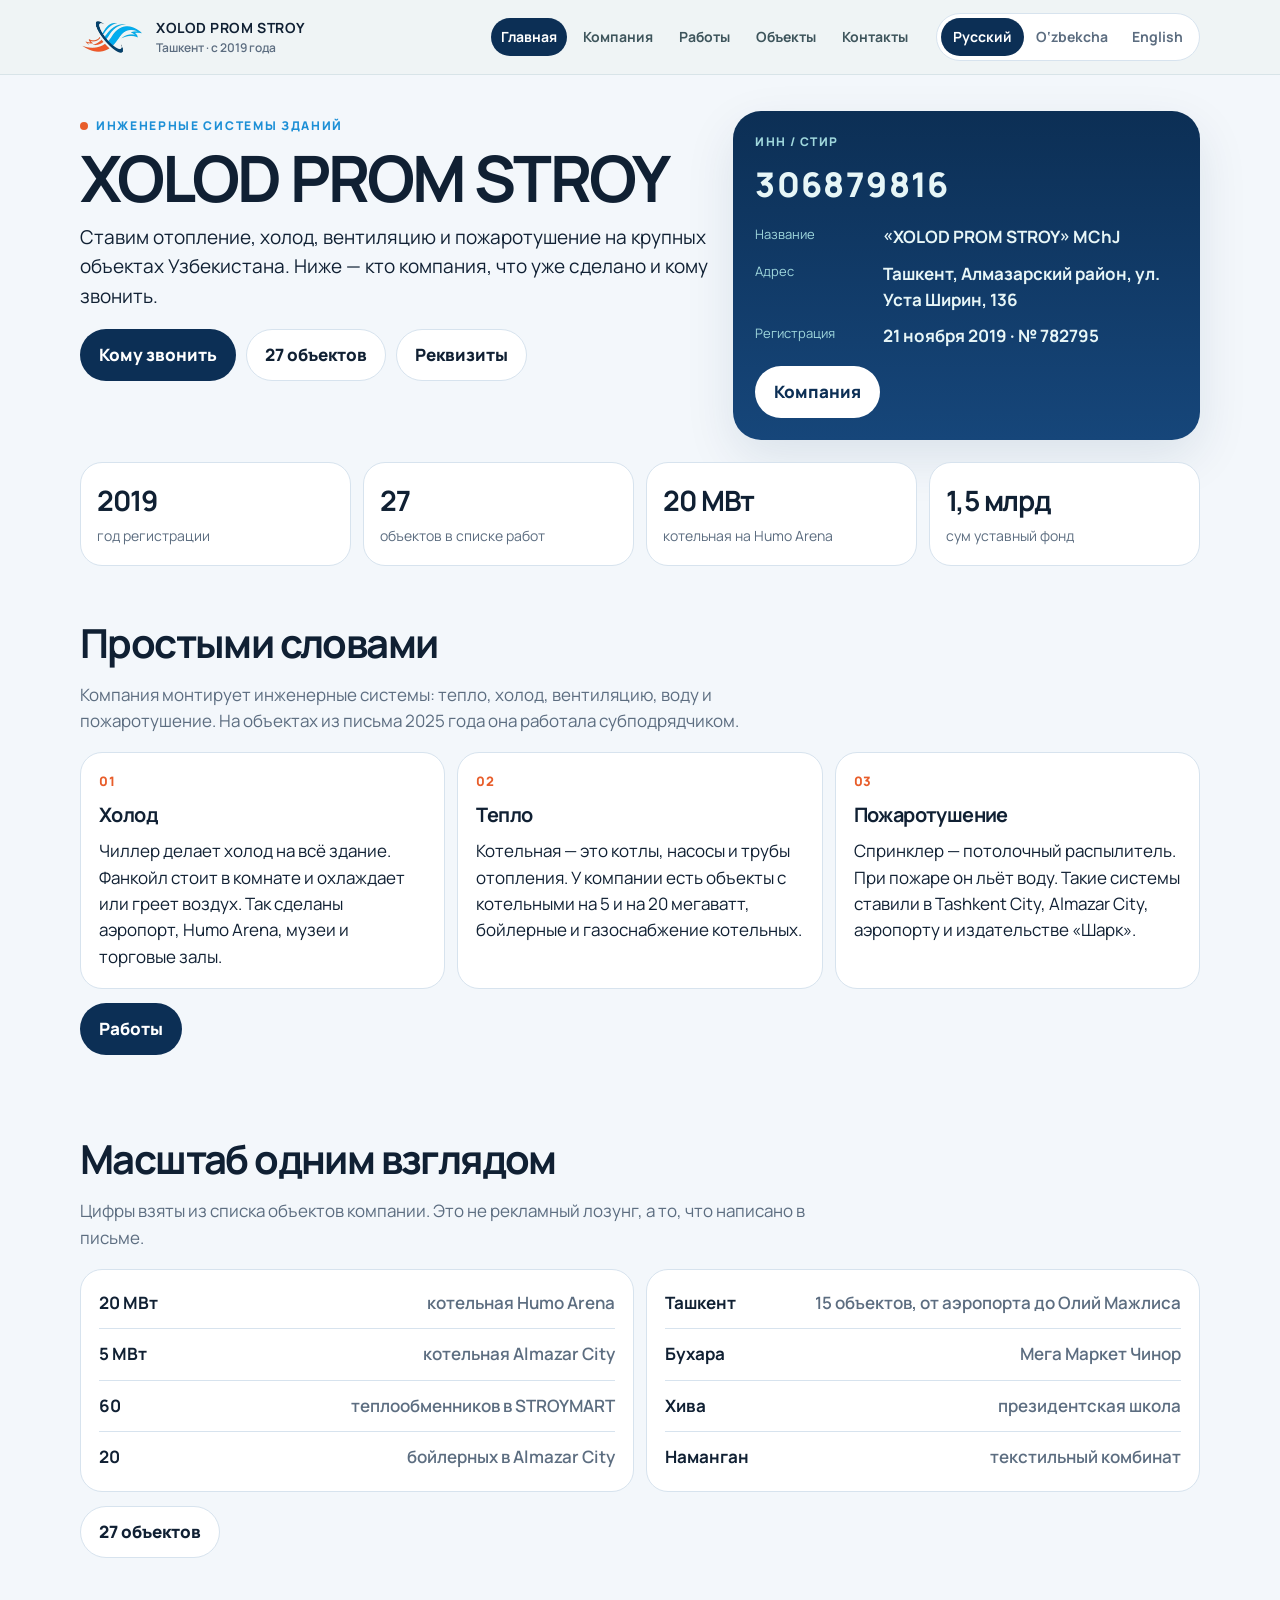
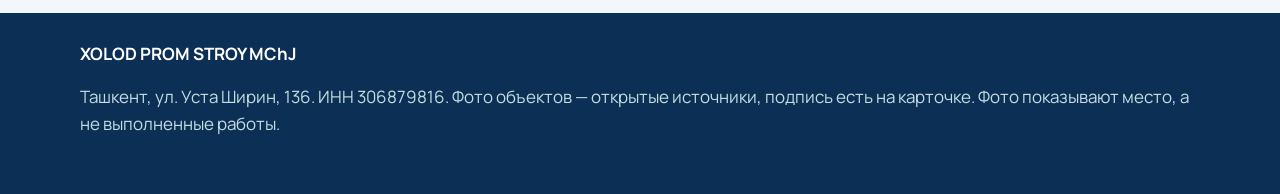
==== index.html @ d38efae4 "Publish the XOLOD PROM STROY site." ====
<!DOCTYPE html>
<html lang="ru">
<head>
  <meta charset="utf-8">
  <meta name="viewport" content="width=device-width, initial-scale=1, viewport-fit=cover">
  <meta name="theme-color" content="#0c2f55">
  <link rel="icon" href="img/favicon.png" type="image/png">
  <title>XOLOD PROM STROY — инженерные системы, Ташкент</title>
  <meta name="description" content="ООО XOLOD PROM STROY, Ташкент. Монтаж отопления, холода, вентиляции и пожаротушения. ИНН 306879816. 27 объектов.">
  <link rel="preconnect" href="https://fonts.googleapis.com">
  <link rel="preconnect" href="https://fonts.gstatic.com" crossorigin>
  <link href="https://fonts.googleapis.com/css2?family=Manrope:wght@400;500;600;700;800&display=swap" rel="stylesheet">
  <link rel="stylesheet" href="css/style.css">
</head>
<body data-page="home" data-title="titleHome">
  <a class="skip" href="#main">К содержанию</a>
  <header class="top">
    <div class="wrap top-inner">
      <a class="brand" href="index.html"><img class="logo" src="img/logo.png" alt="XOLOD PROM STROY"><div><b>XOLOD PROM STROY</b><span data-i18n="brandSub">Ташкент · с 2019 года</span></div></a>
      <button class="nav-toggle" id="menu" type="button" aria-expanded="false" data-i18n="menu">Меню</button>
      <nav class="nav" id="nav">
        <a href="index.html" data-nav="home" data-i18n="navHome">Главная</a>
        <a href="company.html" data-nav="company" data-i18n="navCompany">Компания</a>
        <a href="services.html" data-nav="services" data-i18n="navServices">Работы</a>
        <a href="projects.html" data-nav="projects" data-i18n="navProjects">Объекты</a>
        <a href="contacts.html" data-nav="contacts" data-i18n="navContacts">Контакты</a>
      </nav>
      <div class="langs" role="group" aria-label="Language">
        <button type="button" data-lang="ru" aria-pressed="true">Русский</button>
        <button type="button" data-lang="uz" aria-pressed="false">O‘zbekcha</button>
        <button type="button" data-lang="en" aria-pressed="false">English</button>
      </div>
    </div>
  </header>
  <main id="main">
    <div class="wrap hero">
      <div class="hero-grid">
        <div>
          <p class="kicker"><i></i><span data-i18n="kicker">Инженерные системы зданий</span></p>
          <h1>XOLOD PROM STROY</h1>
          <p class="lead" data-i18n="lead">Ставим отопление, холод, вентиляцию и пожаротушение на крупных объектах Узбекистана. Ниже — кто компания, что уже сделано и кому звонить.</p>
          <div class="actions">
            <a class="btn primary" href="contacts.html" data-i18n="toContacts">Кому звонить</a>
            <a class="btn ghost" href="projects.html" data-i18n="toObjects">27 объектов</a>
            <a class="btn ghost" href="company.html" data-i18n="toFacts">Реквизиты</a>
          </div>
        </div>
        <aside class="passport">
          <div class="label" data-i18n="innLabel">ИНН / СТИР</div>
          <div class="inn">306879816</div>
          <dl>
            <div><dt data-i18n="nameLabel">Название</dt><dd>«XOLOD PROM STROY» MChJ</dd></div>
            <div><dt data-i18n="addrLabel">Адрес</dt><dd data-i18n="address">Ташкент, Алмазарский район, ул. Уста Ширин, 136</dd></div>
            <div><dt data-i18n="sinceLabel">Регистрация</dt><dd data-i18n="sinceValue">21 ноября 2019 · № 782795</dd></div>
          </dl>
          <a class="btn" style="margin-top:16px;background:#fff;color:#0c2f55" href="company.html" data-i18n="navCompany">Компания</a>
        </aside>
      </div>
      <div class="stats">
        <div class="stat"><b>2019</b><span data-i18n="statYear">год регистрации</span></div>
        <div class="stat"><b>27</b><span data-i18n="statObjects">объектов в списке работ</span></div>
        <div class="stat"><b>20 МВт</b><span data-i18n="statBoiler">котельная на Humo Arena</span></div>
        <div class="stat"><b data-i18n="statFund">1,5 млрд</b><span data-i18n="statFundLabel">сум уставный фонд</span></div>
      </div>
    </div>
    <section>
      <div class="wrap">
        <h2 data-i18n="plainTitle">Простыми словами</h2>
        <p class="sub" data-i18n="plainLead">Компания не продаёт холод в мешках. Она монтирует системы, без которых здание не греется, не охлаждается и не тушит пожар.</p>
        <div class="services">
          <article class="service"><div class="n">01</div><h3 data-i18n="s1t">Холод</h3><p data-i18n="s1p">Чиллер делает холод на всё здание. Фанкойл стоит в комнате и охлаждает или греет воздух.</p></article>
          <article class="service"><div class="n">02</div><h3 data-i18n="s2t">Тепло</h3><p data-i18n="s2p">Котельная — котлы, насосы и трубы. В списке есть котельные на 5 и на 20 мегаватт.</p></article>
          <article class="service"><div class="n">03</div><h3 data-i18n="s4t">Пожаротушение</h3><p data-i18n="s4p">Спринклер — потолочный распылитель. При пожаре он льёт воду.</p></article>
        </div>
        <p style="margin-top:14px"><a class="btn primary" href="services.html" data-i18n="navServices">Работы</a></p>
      </div>
    </section>
    <section>
      <div class="wrap">
        <h2 data-i18n="scaleTitle">Масштаб одним взглядом</h2>
        <p class="sub" data-i18n="scaleLead">Цифры взяты из списка объектов компании.</p>
        <div class="scale">
          <div class="panel">
            <div><b>20 МВт</b><span data-i18n="sc1">котельная Humo Arena</span></div>
            <div><b>5 МВт</b><span data-i18n="sc2">котельная Almazar City</span></div>
            <div><b>60</b><span data-i18n="sc3">теплообменников в STROYMART</span></div>
            <div><b>20</b><span data-i18n="sc4">бойлерных в Almazar City</span></div>
          </div>
          <div class="panel">
            <ul>
              <li><b data-i18n="tashkent">Ташкент</b><span data-i18n="ct1">15 объектов</span></li>
              <li><b data-i18n="bukhara">Бухара</b><span data-i18n="ct2">Мега Маркет Чинор</span></li>
              <li><b data-i18n="khiva">Хива</b><span data-i18n="ct3">президентская школа</span></li>
              <li><b data-i18n="namangan">Наманган</b><span data-i18n="ct5">текстильный комбинат</span></li>
            </ul>
          </div>
        </div>
        <p style="margin-top:14px"><a class="btn ghost" href="projects.html" data-i18n="toObjects">27 объектов</a></p>
      </div>
    </section>
  </main>
  <a class="dock" href="tel:+998977778533"><span data-i18n="dockLabel">Позвонить директору</span><strong>+998 97 777 85 33</strong></a>
  <footer><div class="wrap"><strong>XOLOD PROM STROY MChJ</strong><p data-i18n="footer">Ташкент, ул. Уста Ширин, 136. ИНН 306879816.</p></div></footer>
  <script src="js/site.js"></script>
</body>
</html>
---- css/style.css ----
:root {
  --ink: #102033;
  --muted: #5c6d80;
  --line: #d7e3ee;
  --bg: #f3f7fb;
  --card: #fff;
  --deep: #0c2f55;
  --deep-2: #16467a;
  --teal: #1c8fd6;
  --gold: #e85d2a;
  --soft: #f7fbff;
  --shadow: 0 18px 50px rgba(12, 47, 85, 0.1);
}
* { box-sizing: border-box; }
html { scroll-behavior: smooth; }
body {
  margin: 0; color: var(--ink); background: var(--bg);
  font-family: Manrope, "Segoe UI", sans-serif; font-size: 17px; line-height: 1.55;
}
img { max-width: 100%; display: block; }
a { color: inherit; }
button, input { font: inherit; }
.wrap { width: min(1120px, calc(100% - 32px)); margin: 0 auto; }
.skip { position: absolute; left: 12px; top: -40px; background: #fff; padding: 8px 12px; }
.skip:focus { top: 12px; z-index: 50; }

.top {
  position: sticky; top: 0; z-index: 30;
  background: rgba(238, 244, 245, 0.94); backdrop-filter: blur(14px);
  border-bottom: 1px solid rgba(213, 227, 231, 0.9);
}
.top-inner { display: flex; align-items: center; gap: 18px; min-height: 74px; }
.brand { display: flex; align-items: center; gap: 12px; text-decoration: none; margin-right: auto; }
.logo { width: 64px; height: 38px; object-fit: contain; }
.mark {
  width: 42px; height: 42px; border-radius: 13px; background: var(--deep);
  display: grid; place-items: center; color: #d8fbff; font-weight: 800;
}
.brand b { display: block; font-size: 14px; letter-spacing: 0.04em; }
.brand span { display: block; color: var(--muted); font-size: 12px; font-weight: 600; }
.nav { display: flex; gap: 6px; align-items: center; }
.nav a {
  text-decoration: none; font-weight: 700; font-size: 14px; color: #3e555c;
  padding: 8px 10px; border-radius: 999px;
}
.nav a[aria-current="page"] { background: var(--deep); color: #fff; }
.langs { display: flex; padding: 4px; border-radius: 999px; background: #fff; border: 1px solid var(--line); }
.langs button {
  border: 0; background: transparent; color: var(--muted); border-radius: 999px;
  padding: 8px 12px; cursor: pointer; font-weight: 700; font-size: 14px;
}
.langs button[aria-pressed="true"] { background: var(--deep); color: #fff; }
.nav-toggle {
  display: none; border: 1px solid var(--line); background: #fff; border-radius: 12px;
  padding: 8px 12px; font-weight: 800; cursor: pointer;
}

.hero { padding: 36px 0 10px; }
.hero-grid { display: grid; grid-template-columns: 1.15fr 0.85fr; gap: 22px; }
.kicker {
  display: inline-flex; align-items: center; gap: 8px; color: var(--teal);
  font-weight: 800; letter-spacing: 0.14em; text-transform: uppercase; font-size: 12px; margin: 0 0 12px;
}
.kicker i { width: 8px; height: 8px; border-radius: 50%; background: var(--gold); display: block; }
.btn.accent { background: var(--gold); color: #fff; }
.lines { display: grid; grid-template-columns: 1fr 1fr; gap: 12px; }
.line { background: #fff; border: 1px solid var(--line); border-radius: 22px; padding: 18px 18px 16px; border-top: 4px solid var(--teal); }
.line:nth-child(3n) { border-top-color: var(--gold); }
.line h3 { margin: 0 0 8px; font-size: 18px; }
.line p { margin: 0; color: #24384c; }
h1 { font-size: clamp(36px, 5vw, 64px); line-height: 0.96; letter-spacing: -0.045em; margin: 0 0 14px; }
h2 { font-size: clamp(28px, 4vw, 40px); letter-spacing: -0.04em; margin: 0 0 8px; }
h3 { letter-spacing: -0.03em; }
.lead { font-size: 19px; max-width: 680px; margin: 0 0 18px; }
.sub { color: var(--muted); margin: 0 0 18px; max-width: 760px; }
.actions { display: flex; flex-wrap: wrap; gap: 10px; }
.btn {
  display: inline-flex; align-items: center; justify-content: center; gap: 8px;
  text-decoration: none; border-radius: 999px; padding: 12px 18px; font-weight: 800;
  border: 1px solid transparent; min-height: 48px;
}
.btn.primary { background: var(--deep); color: #fff; }
.btn.ghost { background: #fff; border-color: var(--line); }

.passport {
  background: linear-gradient(180deg, var(--deep), var(--deep-2)); color: #e7f6f7;
  border-radius: 28px; padding: 22px; box-shadow: var(--shadow);
}
.passport .label { color: #9fd7dc; font-size: 12px; font-weight: 800; letter-spacing: 0.12em; text-transform: uppercase; }
.inn { font-size: 34px; font-weight: 800; letter-spacing: 0.04em; margin: 6px 0 14px; }
.passport dl { margin: 0; display: grid; gap: 10px; }
.passport div { display: grid; grid-template-columns: 120px 1fr; gap: 8px; }
.passport dt { color: #9fd7dc; font-size: 13px; }
.passport dd { margin: 0; font-weight: 700; }
.copy { margin-top: 16px; width: 100%; border: 0; border-radius: 14px; padding: 12px; background: #fff; color: var(--deep); font-weight: 800; cursor: pointer; }

.stats { display: grid; grid-template-columns: repeat(4, 1fr); gap: 12px; margin: 22px 0 8px; }
.stat, .service, .person, .project, .panel {
  background: #fff; border: 1px solid var(--line); border-radius: 22px;
}
.stat { padding: 16px; }
.stat b { display: block; font-size: 28px; letter-spacing: -0.04em; }
.stat span { color: var(--muted); font-size: 14px; }
section { padding: 28px 0; }
.services, .gallery, .people { display: grid; gap: 12px; }
.services { grid-template-columns: repeat(3, 1fr); }
.gallery, .people { grid-template-columns: repeat(2, 1fr); }
.people { grid-template-columns: repeat(3, 1fr); }
.service, .person { padding: 18px; }
.service .n, .role { color: var(--gold); font-weight: 800; font-size: 13px; letter-spacing: 0.06em; text-transform: uppercase; }
.service h3, .person h3 { margin: 8px 0; }
.service p, .person p { margin: 0; }
.shot { width: 100%; height: 210px; object-fit: cover; border-radius: 16px; margin: -6px 0 12px; background: #d7e6ea; }
.page-hero { padding: 28px 0 0; }
.page-hero h1 { font-size: clamp(32px, 4vw, 52px); }

.toolbar { display: flex; gap: 10px; flex-wrap: wrap; align-items: center; margin-bottom: 14px; }
.search { flex: 1; min-width: 220px; border: 1px solid var(--line); background: #fff; border-radius: 999px; padding: 12px 16px; outline: none; font-size: 16px; }
.filters { display: flex; gap: 8px; flex-wrap: wrap; }
.filters button { border: 1px solid var(--line); background: #fff; border-radius: 999px; padding: 10px 14px; cursor: pointer; font-weight: 700; color: #3e555c; }
.filters button[aria-pressed="true"] { background: var(--deep); color: #fff; border-color: var(--deep); }
.projects { display: grid; gap: 14px; }
.project { display: grid; grid-template-columns: 280px 1fr; overflow: hidden; }
.photo { min-height: 200px; background: #d7e6ea center/cover no-repeat; position: relative; }
.photo.plain {
  background: linear-gradient(160deg, rgba(7,38,44,.08), rgba(12,116,128,.18)),
    repeating-linear-gradient(90deg, transparent, transparent 18px, rgba(7,38,44,.05) 18px, rgba(7,38,44,.05) 19px);
}
.photo span, .shot-note {
  position: absolute; left: 12px; bottom: 12px; background: rgba(7,38,44,.82); color: #fff;
  border-radius: 999px; padding: 6px 10px; font-size: 12px; font-weight: 800;
}
.project .body { padding: 18px 20px; }
.where { color: var(--teal); font-weight: 800; font-size: 13px; letter-spacing: 0.04em; text-transform: uppercase; }
.project h3 { margin: 6px 0 8px; font-size: 24px; }
.maplink { font-weight: 800; color: var(--teal); }
.credit, .fine { color: var(--muted); font-size: 13px; }
.empty { background: #fff; border: 1px dashed var(--line); border-radius: 18px; padding: 22px; }

.scale { display: grid; grid-template-columns: 1fr 1fr; gap: 12px; }
.panel { padding: 8px 18px; }
.panel div, .panel li { display: flex; justify-content: space-between; gap: 12px; padding: 12px 0; border-bottom: 1px solid var(--line); font-weight: 700; }
.panel div:last-child, .panel li:last-child { border-bottom: 0; }
.panel span { color: var(--muted); font-weight: 600; text-align: right; }
.panel ul { list-style: none; margin: 0; padding: 0; }
.note { margin-top: 12px; background: #fff8ee; border-left: 4px solid var(--gold); border-radius: 0 16px 16px 0; padding: 14px 16px; }
.facts { width: 100%; border-collapse: collapse; background: #fff; border-radius: 22px; overflow: hidden; }
.facts th, .facts td { text-align: left; padding: 14px 16px; border-bottom: 1px solid var(--line); vertical-align: top; }
.facts th { width: 32%; color: var(--muted); font-weight: 700; background: var(--soft); }
.phone { font-size: 22px; font-weight: 800; text-decoration: none; letter-spacing: -0.03em; }

.dock {
  display: none; position: fixed; left: 12px; right: 12px; bottom: calc(10px + env(safe-area-inset-bottom));
  z-index: 40; background: var(--deep); color: #fff; text-decoration: none; border-radius: 18px;
  padding: 12px 16px; flex-direction: column; align-items: flex-start; gap: 2px;
  box-shadow: 0 12px 30px rgba(7, 38, 44, 0.28);
}
.dock span { color: #9fd7dc; font-size: 12px; font-weight: 800; letter-spacing: 0.08em; text-transform: uppercase; }
.dock strong { font-size: 22px; white-space: nowrap; }
footer { background: var(--deep); color: #c5dde1; padding: 28px 0 40px; margin-top: 10px; }
footer strong { color: #fff; }
footer a { color: #fff; }

@media (max-width: 980px) {
  .hero-grid, .services, .gallery, .people, .scale, .stats, .lines { grid-template-columns: 1fr 1fr; }
  .people, .hero-grid, .scale { grid-template-columns: 1fr; }
}
@media (max-width: 760px) {
  .nav-toggle { display: inline-flex; }
  .nav {
    display: none; position: absolute; left: 0; right: 0; top: 100%;
    background: #fff; border-bottom: 1px solid var(--line); padding: 8px 16px 14px;
    flex-direction: column; align-items: stretch;
  }
  .nav.open { display: flex; }
  .top-inner { flex-wrap: wrap; min-height: 0; padding: 10px 0; }
  .langs { width: 100%; }
  .langs button { flex: 1; }
  .brand span { display: none; }
  .services, .gallery, .stats, .project, .lines { grid-template-columns: 1fr; }
  .logo { width: 54px; height: 32px; }
  .actions { display: grid; }
  .btn, .copy { width: 100%; }
  .filters { flex-wrap: nowrap; overflow-x: auto; }
  .filters button { flex: none; }
  .facts, .facts tbody, .facts tr, .facts th, .facts td { display: block; width: auto; }
  .facts th { padding-bottom: 0; }
  .passport div { grid-template-columns: 1fr; gap: 2px; }
  .dock { display: flex; }
  body { padding-bottom: calc(92px + env(safe-area-inset-bottom)); }
  h1 { font-size: 38px; }
}
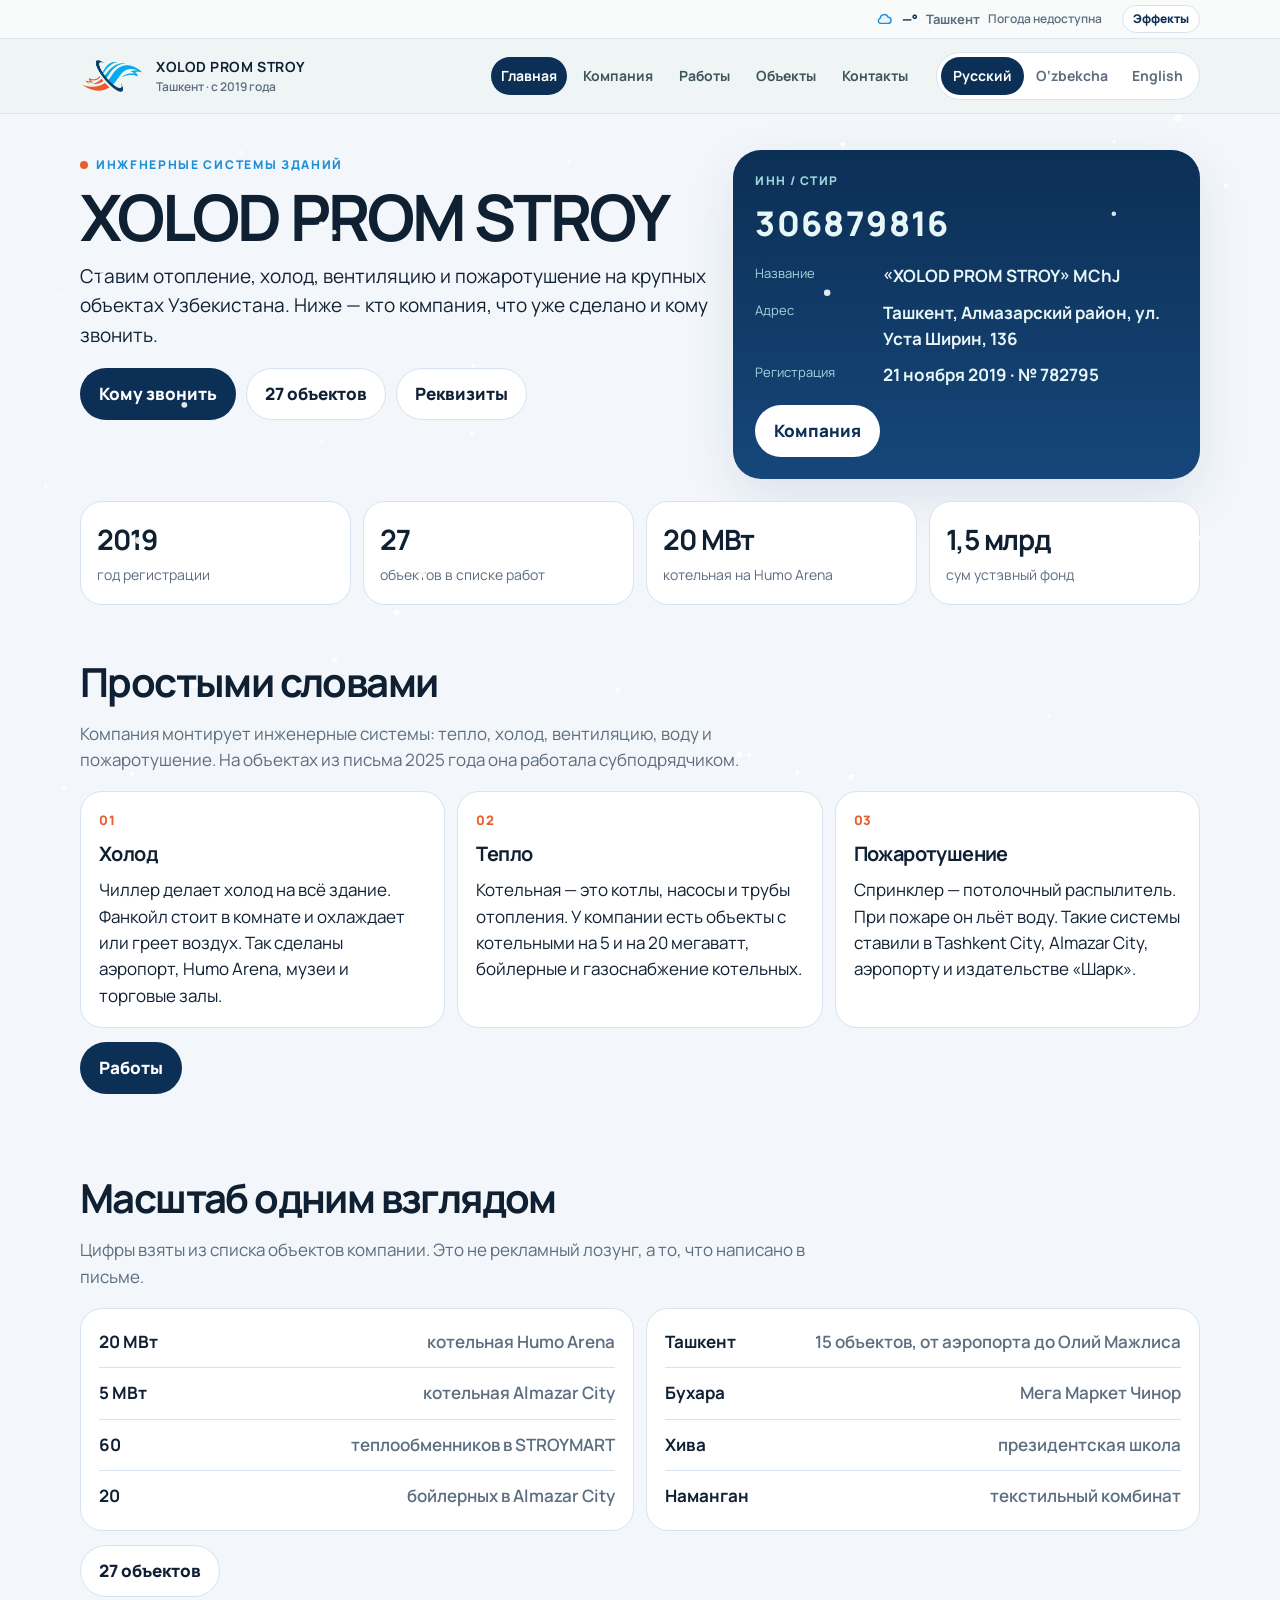
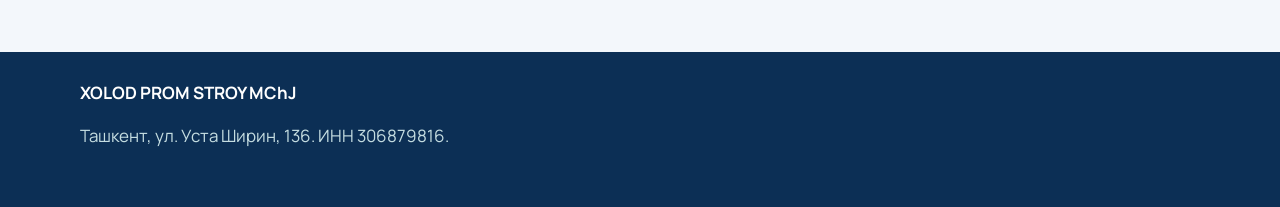
==== commit 92802c57: "Add the Tashkent weather bar and seasonal effects. Co-authored-by: Cursor <cursoragent@cursor.com>" ====
--- a/index.html
+++ b/index.html
@@ -11,6 +11,7 @@
   <link rel="preconnect" href="https://fonts.gstatic.com" crossorigin>
   <link href="https://fonts.googleapis.com/css2?family=Manrope:wght@400;500;600;700;800&display=swap" rel="stylesheet">
   <link rel="stylesheet" href="css/style.css">
+  <link rel="stylesheet" href="css/season.css">
 </head>
 <body data-page="home" data-title="titleHome">
   <a class="skip" href="#main">К содержанию</a>
@@ -102,5 +103,6 @@
   <a class="dock" href="tel:+998977778533"><span data-i18n="dockLabel">Позвонить директору</span><strong>+998 97 777 85 33</strong></a>
   <footer><div class="wrap"><strong>XOLOD PROM STROY MChJ</strong><p data-i18n="footer">Ташкент, ул. Уста Ширин, 136. ИНН 306879816.</p></div></footer>
   <script src="js/site.js"></script>
+  <script src="js/season.js"></script>
 </body>
 </html>
--- a/css/season.css
+++ b/css/season.css
@@ -0,0 +1,90 @@
+.wx-bar {
+  border-bottom: 1px solid rgba(213, 227, 231, 0.9);
+  background: rgba(255, 255, 255, 0.62);
+}
+.wx-inner {
+  display: flex;
+  align-items: center;
+  justify-content: flex-end;
+  gap: 10px;
+  min-height: 38px;
+  padding: 4px 0;
+}
+.wx {
+  display: flex;
+  align-items: center;
+  gap: 8px;
+  min-width: 0;
+  color: var(--deep);
+  font-size: 13px;
+  font-weight: 700;
+}
+.wx-ico { width: 20px; height: 20px; flex: none; }
+.wx-ico svg { width: 20px; height: 20px; display: block; }
+.wx-temp { font-weight: 800; font-variant-numeric: tabular-nums; }
+.wx-city { color: var(--muted); font-weight: 700; }
+.wx-meta {
+  display: flex;
+  gap: 10px;
+  color: var(--muted);
+  font-size: 12px;
+  font-weight: 600;
+}
+.wx-toggle {
+  flex: none;
+  border: 1px solid var(--line);
+  background: #fff;
+  color: var(--deep);
+  border-radius: 999px;
+  padding: 4px 10px;
+  font-size: 12px;
+  font-weight: 800;
+  cursor: pointer;
+}
+.wx-toggle[aria-pressed="false"] { color: var(--muted); background: transparent; }
+
+.fx-canvas {
+  position: fixed;
+  inset: 0;
+  width: 100%;
+  height: 100%;
+  z-index: 25;
+  pointer-events: none;
+}
+.fx-garland {
+  position: absolute;
+  left: 8px;
+  right: 8px;
+  bottom: 0;
+  height: 8px;
+  display: none;
+  justify-content: space-between;
+  pointer-events: none;
+  z-index: 3;
+}
+.fx-garland.on { display: flex; }
+.fx-garland i {
+  width: 6px;
+  height: 6px;
+  border-radius: 50%;
+  background: #1c8fd6;
+  box-shadow: 0 0 6px currentColor;
+  animation: fx-blink 2.2s ease-in-out infinite;
+}
+.fx-garland i:nth-child(3n) { background: #e85d2a; color: #e85d2a; }
+.fx-garland i:nth-child(3n+1) { background: #7ec8f0; color: #7ec8f0; }
+.fx-garland i:nth-child(3n+2) { background: #f2c14e; color: #f2c14e; }
+.fx-garland i:nth-child(odd) { animation-delay: 0.6s; }
+@keyframes fx-blink {
+  0%, 100% { opacity: 0.35; }
+  50% { opacity: 1; }
+}
+
+@media (max-width: 760px) {
+  .wx-inner { justify-content: space-between; gap: 8px; }
+  .wx { flex-wrap: wrap; gap: 4px 8px; font-size: 12px; }
+  .wx-meta { gap: 8px; }
+}
+@media (prefers-reduced-motion: reduce) {
+  .fx-garland i { animation: none; opacity: 0.8; }
+}
